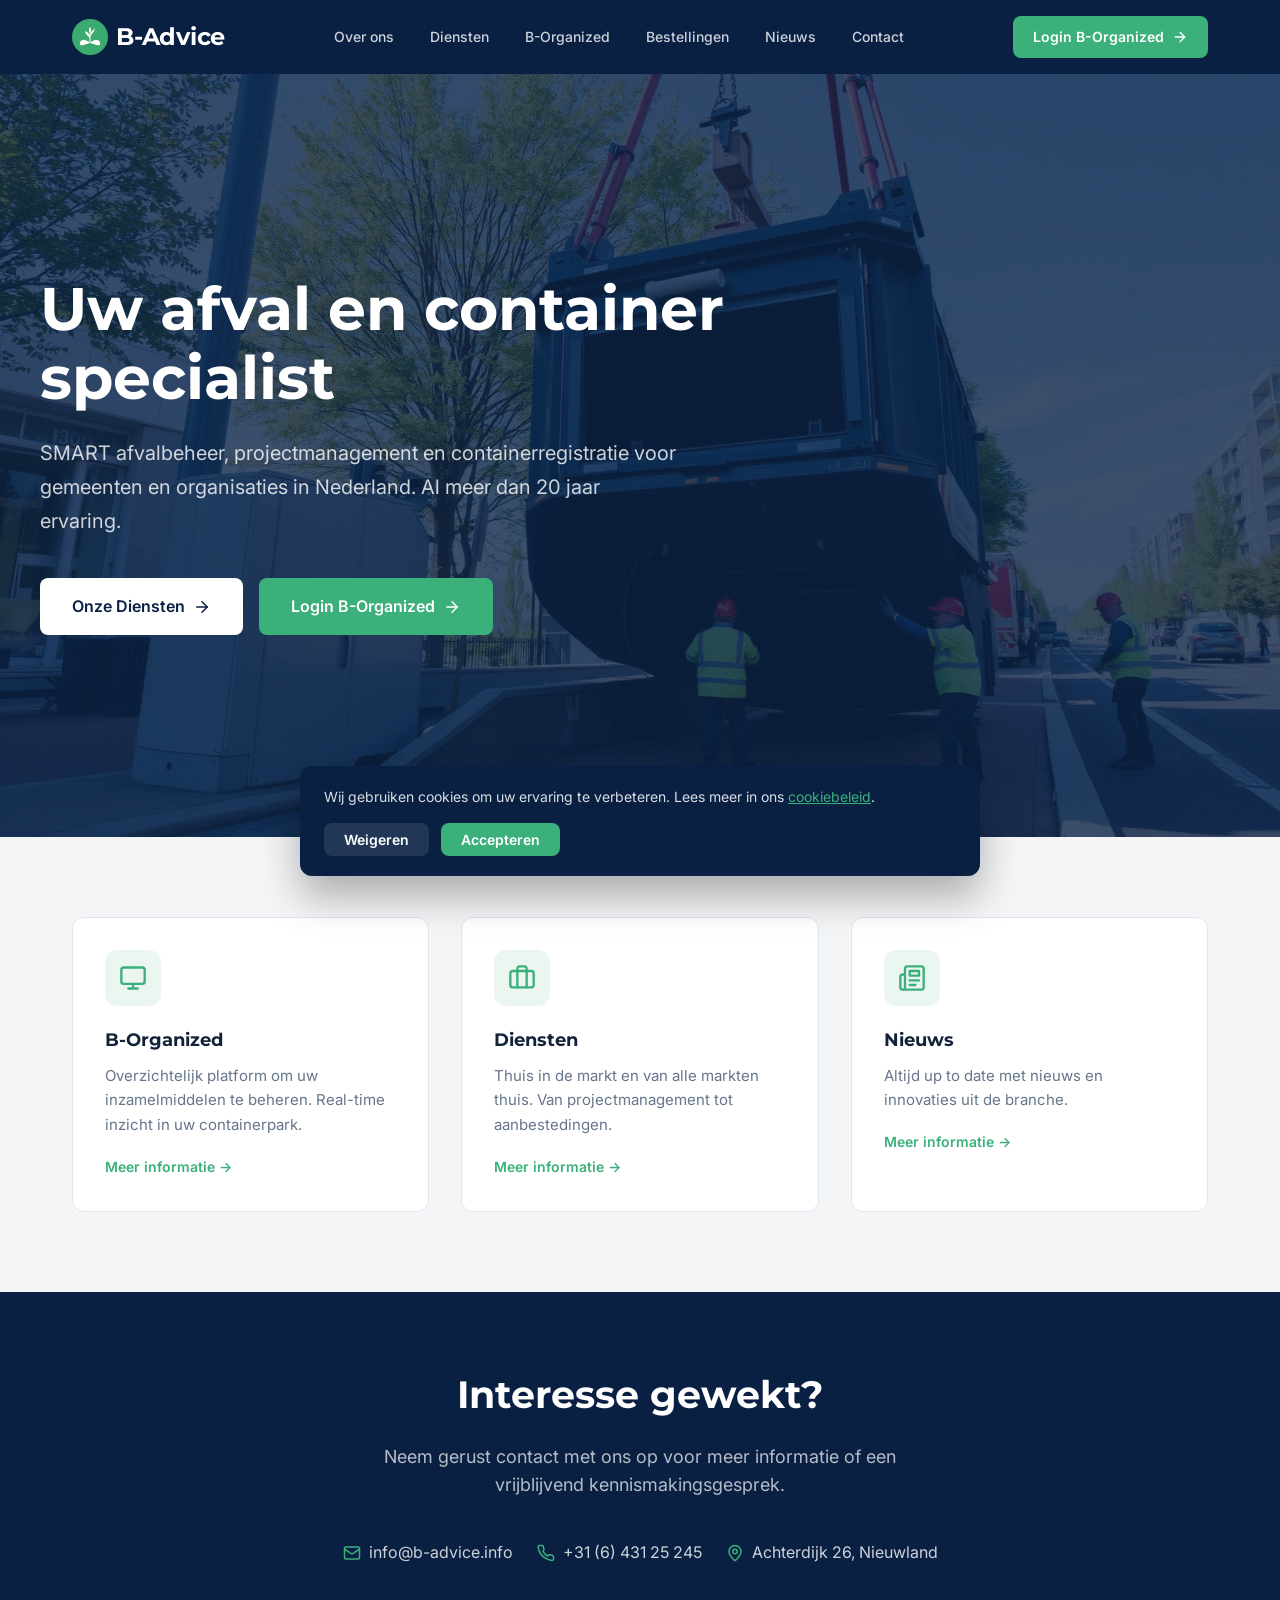
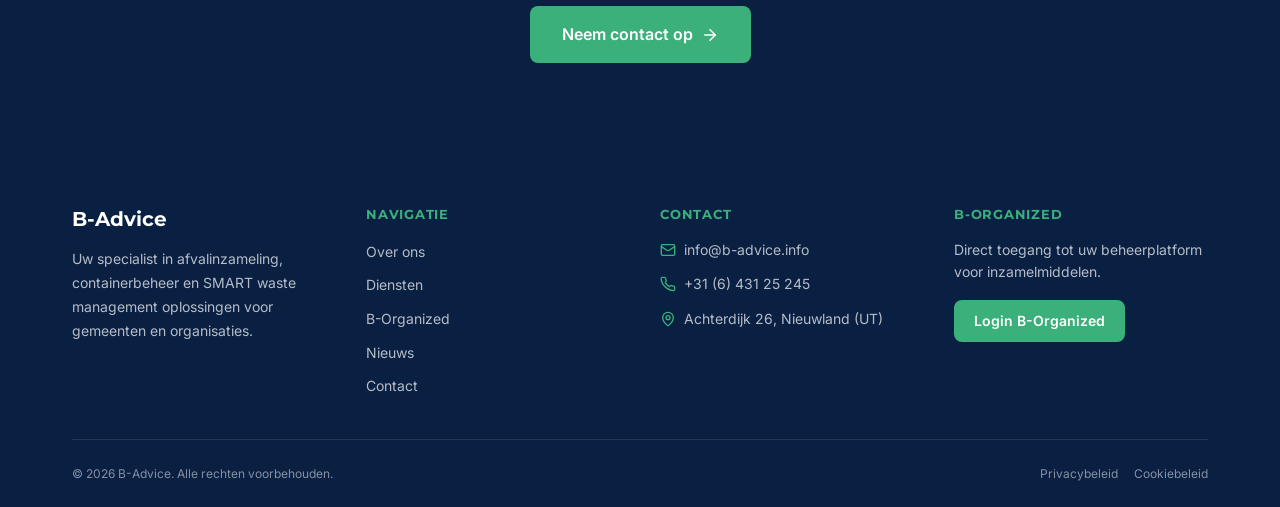
==== docs/index.html @ 15e2a527 "Add static HTML preview for GitHub Pages https://claude.ai/code/session_01JN33LDq5Xiz8ewN5ufsrsx" ====
<!DOCTYPE html>
<html lang="nl">
<head>
  <meta charset="UTF-8">
  <meta name="viewport" content="width=device-width, initial-scale=1">
  <title>B-Advice – Uw afval en container specialist</title>
  <meta name="description" content="SMART afvalbeheer, projectmanagement en containerregistratie voor gemeenten en organisaties in Nederland. Al meer dan 20 jaar ervaring.">
  <link rel="stylesheet" href="style.css">
</head>
<body class="ba-site-wrapper">

<!-- NAVBAR -->
<header class="ba-navbar" id="ba-navbar">
  <div class="ba-container">
    <div class="ba-navbar-inner">
      <a href="index.html" class="ba-logo">
        <img src="images/logo.svg" alt="B-Advice logo" width="36" height="36">
        <span class="ba-logo-text">B-Advice</span>
      </a>
      <nav class="ba-nav-desktop" aria-label="Primaire navigatie">
        <ul>
          <li><a href="over-ons.html">Over ons</a></li>
          <li><a href="diensten.html">Diensten</a></li>
          <li><a href="b-organized.html">B-Organized</a></li>
          <li><a href="bestellingen.html">Bestellingen</a></li>
          <li><a href="nieuws.html">Nieuws</a></li>
          <li><a href="contact.html">Contact</a></li>
        </ul>
      </nav>
      <div class="ba-nav-login">
        <a href="https://b-organized.info/login" target="_blank" rel="noopener noreferrer" class="ba-btn-login">
          Login B-Organized
          <svg xmlns="http://www.w3.org/2000/svg" width="16" height="16" viewBox="0 0 24 24" fill="none" stroke="currentColor" stroke-width="2" stroke-linecap="round" stroke-linejoin="round"><path d="M5 12h14"/><path d="m12 5 7 7-7 7"/></svg>
        </a>
      </div>
      <button class="ba-nav-toggle" id="ba-nav-toggle" aria-label="Menu openen" aria-expanded="false">
        <span></span>
      </button>
    </div>
  </div>
  <div class="ba-nav-mobile" id="ba-nav-mobile">
    <div class="ba-container">
      <nav>
        <ul>
          <li><a href="over-ons.html">Over ons</a></li>
          <li><a href="diensten.html">Diensten</a></li>
          <li><a href="b-organized.html">B-Organized</a></li>
          <li><a href="bestellingen.html">Bestellingen</a></li>
          <li><a href="nieuws.html">Nieuws</a></li>
          <li><a href="contact.html">Contact</a></li>
        </ul>
        <div style="padding:0 1rem 1rem">
          <a href="https://b-organized.info/login" target="_blank" rel="noopener noreferrer" class="ba-btn-login" style="display:flex;justify-content:center;margin-top:0.5rem">Login B-Organized</a>
        </div>
      </nav>
    </div>
  </div>
</header>

<main class="ba-main">

  <!-- HERO -->
  <section class="ba-hero-home">
    <div class="ba-hero-home-bg">
      <img src="images/hero-waste.jpg" alt="Ondergrondse container installatie" width="1920" height="1080">
      <div class="ba-hero-overlay"></div>
    </div>
    <div class="ba-container ba-hero-home-content">
      <h1>Uw afval en container specialist</h1>
      <p>SMART afvalbeheer, projectmanagement en containerregistratie voor gemeenten en organisaties in Nederland. Al meer dan 20 jaar ervaring.</p>
      <div class="ba-hero-btns">
        <a href="diensten.html" class="ba-btn ba-btn-primary">
          Onze Diensten
          <svg xmlns="http://www.w3.org/2000/svg" width="18" height="18" viewBox="0 0 24 24" fill="none" stroke="currentColor" stroke-width="2" stroke-linecap="round" stroke-linejoin="round"><path d="M5 12h14"/><path d="m12 5 7 7-7 7"/></svg>
        </a>
        <a href="https://b-organized.info/login" target="_blank" rel="noopener noreferrer" class="ba-btn ba-btn-green">
          Login B-Organized
          <svg xmlns="http://www.w3.org/2000/svg" width="18" height="18" viewBox="0 0 24 24" fill="none" stroke="currentColor" stroke-width="2" stroke-linecap="round" stroke-linejoin="round"><path d="M5 12h14"/><path d="m12 5 7 7-7 7"/></svg>
        </a>
      </div>
    </div>
  </section>

  <!-- FEATURE CARDS -->
  <section class="ba-section ba-bg-secondary">
    <div class="ba-container">
      <div class="ba-grid-3 ba-stagger">

        <a href="b-organized.html" class="ba-card ba-animate" style="text-decoration:none">
          <div class="ba-card-icon">
            <svg xmlns="http://www.w3.org/2000/svg" width="28" height="28" viewBox="0 0 24 24" fill="none" stroke="currentColor" stroke-width="2" stroke-linecap="round" stroke-linejoin="round"><rect width="20" height="14" x="2" y="3" rx="2"/><path d="M8 21h8m-4-4v4"/></svg>
          </div>
          <h3>B-Organized</h3>
          <p>Overzichtelijk platform om uw inzamelmiddelen te beheren. Real-time inzicht in uw containerpark.</p>
          <span class="ba-card-link">Meer informatie →</span>
        </a>

        <a href="diensten.html" class="ba-card ba-animate" style="text-decoration:none">
          <div class="ba-card-icon">
            <svg xmlns="http://www.w3.org/2000/svg" width="28" height="28" viewBox="0 0 24 24" fill="none" stroke="currentColor" stroke-width="2" stroke-linecap="round" stroke-linejoin="round"><path d="M16 20V4a2 2 0 0 0-2-2h-4a2 2 0 0 0-2 2v16"/><rect width="20" height="14" x="2" y="6" rx="2"/></svg>
          </div>
          <h3>Diensten</h3>
          <p>Thuis in de markt en van alle markten thuis. Van projectmanagement tot aanbestedingen.</p>
          <span class="ba-card-link">Meer informatie →</span>
        </a>

        <a href="nieuws.html" class="ba-card ba-animate" style="text-decoration:none">
          <div class="ba-card-icon">
            <svg xmlns="http://www.w3.org/2000/svg" width="28" height="28" viewBox="0 0 24 24" fill="none" stroke="currentColor" stroke-width="2" stroke-linecap="round" stroke-linejoin="round"><path d="M4 22h16a2 2 0 0 0 2-2V4a2 2 0 0 0-2-2H8a2 2 0 0 0-2 2v16a2 2 0 0 1-2 2Zm0 0a2 2 0 0 1-2-2v-9c0-1.1.9-2 2-2h2"/><path d="M18 14h-8"/><path d="M15 18h-5"/><path d="M10 6h8v4h-8V6Z"/></svg>
          </div>
          <h3>Nieuws</h3>
          <p>Altijd up to date met nieuws en innovaties uit de branche.</p>
          <span class="ba-card-link">Meer informatie →</span>
        </a>

      </div>
    </div>
  </section>

  <!-- CTA SECTION -->
  <section class="ba-section ba-bg-navy">
    <div class="ba-container">
      <div class="ba-cta ba-animate">
        <h2>Interesse gewekt?</h2>
        <p>Neem gerust contact met ons op voor meer informatie of een vrijblijvend kennismakingsgesprek.</p>
        <div class="ba-cta-contacts">
          <a href="mailto:info@b-advice.info">
            <span class="ba-icon-accent">
              <svg xmlns="http://www.w3.org/2000/svg" width="18" height="18" viewBox="0 0 24 24" fill="none" stroke="currentColor" stroke-width="2" stroke-linecap="round" stroke-linejoin="round"><rect width="20" height="16" x="2" y="4" rx="2"/><path d="m22 7-8.97 5.7a1.94 1.94 0 0 1-2.06 0L2 7"/></svg>
            </span>
            info@b-advice.info
          </a>
          <a href="tel:+31643125245">
            <span class="ba-icon-accent">
              <svg xmlns="http://www.w3.org/2000/svg" width="18" height="18" viewBox="0 0 24 24" fill="none" stroke="currentColor" stroke-width="2" stroke-linecap="round" stroke-linejoin="round"><path d="M22 16.92v3a2 2 0 0 1-2.18 2 19.79 19.79 0 0 1-8.63-3.07A19.5 19.5 0 0 1 4.69 13a19.79 19.79 0 0 1-3.07-8.67A2 2 0 0 1 3.54 2h3a2 2 0 0 1 2 1.72c.127.96.361 1.903.7 2.81a2 2 0 0 1-.45 2.11L7.91 9.91a16 16 0 0 0 6.18 6.18l1.27-1.27a2 2 0 0 1 2.11-.45c.907.339 1.85.573 2.81.7A2 2 0 0 1 22 16.92z"/></svg>
            </span>
            +31 (6) 431 25 245
          </a>
          <span>
            <span class="ba-icon-accent">
              <svg xmlns="http://www.w3.org/2000/svg" width="18" height="18" viewBox="0 0 24 24" fill="none" stroke="currentColor" stroke-width="2" stroke-linecap="round" stroke-linejoin="round"><path d="M20 10c0 4.993-5.539 10.193-7.399 11.799a1 1 0 0 1-1.202 0C9.539 20.193 4 14.993 4 10a8 8 0 0 1 16 0"/><circle cx="12" cy="10" r="3"/></svg>
            </span>
            Achterdijk 26, Nieuwland
          </span>
        </div>
        <a href="contact.html" class="ba-btn ba-btn-green">
          Neem contact op
          <svg xmlns="http://www.w3.org/2000/svg" width="18" height="18" viewBox="0 0 24 24" fill="none" stroke="currentColor" stroke-width="2" stroke-linecap="round" stroke-linejoin="round"><path d="M5 12h14"/><path d="m12 5 7 7-7 7"/></svg>
        </a>
      </div>
    </div>
  </section>

</main>

<!-- FOOTER -->
<footer class="ba-footer">
  <div class="ba-container">
    <div class="ba-footer-inner">
      <div class="ba-footer-brand">
        <h3>B-Advice</h3>
        <p>Uw specialist in afvalinzameling, containerbeheer en SMART waste management oplossingen voor gemeenten en organisaties.</p>
      </div>
      <div class="ba-footer-section">
        <h4>Navigatie</h4>
        <ul>
          <li><a href="over-ons.html">Over ons</a></li>
          <li><a href="diensten.html">Diensten</a></li>
          <li><a href="b-organized.html">B-Organized</a></li>
          <li><a href="nieuws.html">Nieuws</a></li>
          <li><a href="contact.html">Contact</a></li>
        </ul>
      </div>
      <div class="ba-footer-section">
        <h4>Contact</h4>
        <div class="ba-footer-contact-item">
          <svg xmlns="http://www.w3.org/2000/svg" width="16" height="16" viewBox="0 0 24 24" fill="none" stroke="currentColor" stroke-width="2" stroke-linecap="round" stroke-linejoin="round"><rect width="20" height="16" x="2" y="4" rx="2"/><path d="m22 7-8.97 5.7a1.94 1.94 0 0 1-2.06 0L2 7"/></svg>
          <a href="mailto:info@b-advice.info">info@b-advice.info</a>
        </div>
        <div class="ba-footer-contact-item">
          <svg xmlns="http://www.w3.org/2000/svg" width="16" height="16" viewBox="0 0 24 24" fill="none" stroke="currentColor" stroke-width="2" stroke-linecap="round" stroke-linejoin="round"><path d="M22 16.92v3a2 2 0 0 1-2.18 2 19.79 19.79 0 0 1-8.63-3.07A19.5 19.5 0 0 1 4.69 13a19.79 19.79 0 0 1-3.07-8.67A2 2 0 0 1 3.54 2h3a2 2 0 0 1 2 1.72c.127.96.361 1.903.7 2.81a2 2 0 0 1-.45 2.11L7.91 9.91a16 16 0 0 0 6.18 6.18l1.27-1.27a2 2 0 0 1 2.11-.45c.907.339 1.85.573 2.81.7A2 2 0 0 1 22 16.92z"/></svg>
          <a href="tel:+31643125245">+31 (6) 431 25 245</a>
        </div>
        <div class="ba-footer-contact-item">
          <svg xmlns="http://www.w3.org/2000/svg" width="16" height="16" viewBox="0 0 24 24" fill="none" stroke="currentColor" stroke-width="2" stroke-linecap="round" stroke-linejoin="round"><path d="M20 10c0 4.993-5.539 10.193-7.399 11.799a1 1 0 0 1-1.202 0C9.539 20.193 4 14.993 4 10a8 8 0 0 1 16 0"/><circle cx="12" cy="10" r="3"/></svg>
          <span>Achterdijk 26, Nieuwland (UT)</span>
        </div>
      </div>
      <div class="ba-footer-section ba-footer-borganized">
        <h4>B-Organized</h4>
        <p>Direct toegang tot uw beheerplatform voor inzamelmiddelen.</p>
        <a href="https://b-organized.info/login" target="_blank" rel="noopener noreferrer" class="ba-btn ba-btn-green ba-btn-sm">
          Login B-Organized
        </a>
      </div>
    </div>
    <div class="ba-footer-bottom">
      <p>&copy; 2026 B-Advice. Alle rechten voorbehouden.</p>
      <div class="ba-footer-bottom-links">
        <a href="privacybeleid.html">Privacybeleid</a>
        <a href="cookiebeleid.html">Cookiebeleid</a>
      </div>
    </div>
  </div>
</footer>

<!-- COOKIE CONSENT -->
<div class="ba-cookie" id="ba-cookie">
  <p>Wij gebruiken cookies om uw ervaring te verbeteren. Lees meer in ons <a href="cookiebeleid.html">cookiebeleid</a>.</p>
  <div class="ba-cookie-btns">
    <button class="ba-cookie-decline" id="ba-cookie-decline">Weigeren</button>
    <button class="ba-cookie-accept" id="ba-cookie-accept">Accepteren</button>
  </div>
</div>

<script>
(function () {
  var toggle = document.getElementById('ba-nav-toggle');
  var mobileNav = document.getElementById('ba-nav-mobile');
  if (toggle && mobileNav) {
    toggle.addEventListener('click', function () {
      var open = mobileNav.classList.toggle('open');
      toggle.classList.toggle('open', open);
      toggle.setAttribute('aria-expanded', open ? 'true' : 'false');
    });
  }
  var navbar = document.getElementById('ba-navbar');
  if (navbar) {
    window.addEventListener('scroll', function () {
      navbar.classList.toggle('scrolled', window.scrollY > 20);
    }, { passive: true });
  }
  var cookieBar = document.getElementById('ba-cookie');
  if (cookieBar) {
    if (localStorage.getItem('ba_cookie_consent')) cookieBar.classList.add('hidden');
    document.getElementById('ba-cookie-accept').addEventListener('click', function () {
      localStorage.setItem('ba_cookie_consent', 'accepted');
      cookieBar.classList.add('hidden');
    });
    document.getElementById('ba-cookie-decline').addEventListener('click', function () {
      localStorage.setItem('ba_cookie_consent', 'declined');
      cookieBar.classList.add('hidden');
    });
  }
  var animEls = document.querySelectorAll('.ba-animate');
  if ('IntersectionObserver' in window) {
    var obs = new IntersectionObserver(function (entries) {
      entries.forEach(function (e) {
        if (e.isIntersecting) { e.target.classList.add('visible'); obs.unobserve(e.target); }
      });
    }, { threshold: 0.1 });
    animEls.forEach(function (el) { obs.observe(el); });
  } else {
    animEls.forEach(function (el) { el.classList.add('visible'); });
  }
})();
</script>
</body>
</html>
---- docs/style.css ----
/*
Theme Name: B-Advice
Theme URI: https://b-advice.info
Description: Officieel thema voor B-Advice - specialist in afvalinzameling, containerbeheer en SMART waste management voor gemeenten en organisaties in Nederland.
Version: 1.0.0
Author: B-Advice
Author URI: https://b-advice.info
Text Domain: b-advice
License: Proprietary
*/

@import url('https://fonts.googleapis.com/css2?family=Inter:wght@300;400;500;600;700;800;900&family=Montserrat:wght@600;700;800;900&display=swap');

/* =====================
   CSS VARIABLES
   ===================== */
:root {
  --navy:        hsl(216, 76%, 15%);
  --navy-light:  hsl(216, 50%, 25%);
  --green:       hsl(153, 50%, 46%);
  --green-dark:  hsl(153, 55%, 38%);
  --green-light: hsl(153, 45%, 55%);
  --white:       #ffffff;
  --foreground:  hsl(216, 50%, 15%);
  --muted:       hsl(215, 16%, 47%);
  --secondary:   hsl(210, 20%, 96%);
  --border:      hsl(214, 32%, 91%);
  --card:        #ffffff;
  --radius:      0.75rem;
}

/* =====================
   RESET & BASE
   ===================== */
*, *::before, *::after { box-sizing: border-box; margin: 0; padding: 0; }

html { scroll-behavior: smooth; }

body {
  font-family: 'Inter', sans-serif;
  font-size: 1rem;
  line-height: 1.6;
  color: var(--foreground);
  background: var(--white);
  -webkit-font-smoothing: antialiased;
}

h1, h2, h3, h4, h5, h6 {
  font-family: 'Montserrat', sans-serif;
  line-height: 1.2;
  color: var(--foreground);
}

a { color: inherit; text-decoration: none; }
a:hover { text-decoration: none; }
img { max-width: 100%; height: auto; display: block; }
ul { list-style: none; }
button { cursor: pointer; border: none; background: none; font-family: inherit; }
input, textarea, select { font-family: inherit; }

/* =====================
   LAYOUT
   ===================== */
.ba-container {
  width: 100%;
  max-width: 1200px;
  margin: 0 auto;
  padding: 0 1rem;
}

@media (min-width: 640px)  { .ba-container { padding: 0 1.5rem; } }
@media (min-width: 1024px) { .ba-container { padding: 0 2rem; } }

.ba-site-wrapper {
  display: flex;
  flex-direction: column;
  min-height: 100vh;
}

.ba-main { flex: 1; padding-top: 72px; }

/* =====================
   NAVBAR
   ===================== */
.ba-navbar {
  position: fixed;
  top: 0; left: 0; right: 0;
  z-index: 100;
  background: var(--navy);
  transition: padding 0.3s, box-shadow 0.3s;
  padding: 1rem 0;
}
.ba-navbar.scrolled {
  padding: 0.5rem 0;
  box-shadow: 0 4px 24px rgba(0,0,0,0.18);
}

.ba-navbar-inner {
  display: flex;
  align-items: center;
  justify-content: space-between;
  gap: 1rem;
}

.ba-logo {
  display: flex;
  align-items: center;
  gap: 0.5rem;
  text-decoration: none;
}
.ba-logo img {
  width: 2.25rem;
  height: 2.25rem;
}
.ba-logo-text {
  font-family: 'Montserrat', sans-serif;
  font-size: 1.5rem;
  font-weight: 700;
  color: var(--white);
  letter-spacing: -0.01em;
}

/* Desktop nav */
.ba-nav-desktop {
  display: none;
  align-items: center;
  gap: 0.25rem;
}
@media (min-width: 1024px) {
  .ba-nav-desktop { display: flex; }
}

.ba-nav-desktop a,
.ba-nav-desktop .current-menu-item > a,
.ba-nav-desktop .current_page_item > a {
  display: inline-block;
  padding: 0.5rem 1rem;
  font-size: 0.875rem;
  font-weight: 500;
  color: rgba(255,255,255,0.8);
  border-radius: 0.375rem;
  transition: color 0.2s;
}
.ba-nav-desktop a:hover,
.ba-nav-desktop .current-menu-item > a,
.ba-nav-desktop .current_page_item > a { color: var(--white); }

/* WordPress nav menu reset */
.ba-nav-desktop ul { display: flex; align-items: center; gap: 0.25rem; }
.ba-nav-desktop ul li { position: relative; }
.ba-nav-desktop ul ul { display: none; } /* hide sub-menus */

.ba-nav-login {
  display: none;
}
@media (min-width: 1024px) {
  .ba-nav-login { display: block; }
}

.ba-btn-login {
  display: inline-flex;
  align-items: center;
  gap: 0.5rem;
  background: var(--green);
  color: var(--white);
  padding: 0.625rem 1.25rem;
  border-radius: 0.5rem;
  font-size: 0.875rem;
  font-weight: 600;
  transition: background 0.2s;
}
.ba-btn-login:hover { background: var(--green-dark); color: var(--white); }

/* Mobile toggle */
.ba-nav-toggle {
  display: flex;
  align-items: center;
  justify-content: center;
  width: 2.5rem;
  height: 2.5rem;
  color: var(--white);
  padding: 0.5rem;
}
@media (min-width: 1024px) { .ba-nav-toggle { display: none; } }

.ba-nav-toggle span,
.ba-nav-toggle span::before,
.ba-nav-toggle span::after {
  display: block;
  width: 22px;
  height: 2px;
  background: var(--white);
  transition: all 0.3s;
  position: relative;
}
.ba-nav-toggle span::before,
.ba-nav-toggle span::after {
  content: '';
  position: absolute;
  left: 0;
}
.ba-nav-toggle span::before { top: -7px; }
.ba-nav-toggle span::after  { top: 7px; }

/* Mobile nav open state */
.ba-nav-toggle.open span  { background: transparent; }
.ba-nav-toggle.open span::before { transform: rotate(45deg); top: 0; }
.ba-nav-toggle.open span::after  { transform: rotate(-45deg); top: 0; }

/* Mobile menu */
.ba-nav-mobile {
  display: none;
  background: var(--navy);
  border-top: 1px solid var(--navy-light);
}
.ba-nav-mobile.open { display: block; }

.ba-nav-mobile nav {
  padding: 1rem 0;
}
.ba-nav-mobile a {
  display: block;
  padding: 0.75rem 1rem;
  font-size: 0.875rem;
  font-weight: 500;
  color: rgba(255,255,255,0.8);
  border-radius: 0.375rem;
  transition: color 0.2s, background 0.2s;
}
.ba-nav-mobile a:hover,
.ba-nav-mobile .current-menu-item > a,
.ba-nav-mobile .current_page_item > a {
  color: var(--white);
  background: var(--navy-light);
}
.ba-nav-mobile ul { padding: 0 1rem; }
.ba-nav-mobile ul ul { display: none; }

.ba-nav-mobile .ba-btn-login {
  display: flex;
  justify-content: center;
  margin: 0.5rem 1rem;
  padding: 0.75rem 1.25rem;
}

/* =====================
   BUTTONS
   ===================== */
.ba-btn {
  display: inline-flex;
  align-items: center;
  gap: 0.5rem;
  padding: 1rem 2rem;
  border-radius: 0.5rem;
  font-size: 1rem;
  font-weight: 600;
  transition: all 0.2s;
  cursor: pointer;
  border: none;
}
.ba-btn-primary {
  background: var(--white);
  color: var(--navy);
}
.ba-btn-primary:hover { background: rgba(255,255,255,0.9); color: var(--navy); }

.ba-btn-green {
  background: var(--green);
  color: var(--white);
}
.ba-btn-green:hover { background: var(--green-dark); color: var(--white); }

.ba-btn-navy {
  background: var(--navy);
  color: var(--white);
}
.ba-btn-navy:hover { background: var(--navy-light); color: var(--white); }

.ba-btn-accent {
  background: var(--green);
  color: var(--white);
}
.ba-btn-accent:hover { background: var(--green-dark); color: var(--white); }

.ba-btn-sm {
  padding: 0.625rem 1.25rem;
  font-size: 0.875rem;
}

/* =====================
   HERO SECTIONS
   ===================== */
.ba-hero-home {
  position: relative;
  min-height: 85vh;
  display: flex;
  align-items: center;
  overflow: hidden;
}
.ba-hero-home-bg {
  position: absolute;
  inset: 0;
}
.ba-hero-home-bg img {
  width: 100%;
  height: 100%;
  object-fit: cover;
}
.ba-hero-overlay {
  position: absolute;
  inset: 0;
  background: rgba(13, 37, 71, 0.80);
}
.ba-hero-home-content {
  position: relative;
  z-index: 1;
  padding: 5rem 0;
}
.ba-hero-home-content h1 {
  font-size: clamp(2rem, 5vw, 3.75rem);
  font-weight: 700;
  color: var(--white);
  margin-bottom: 1.5rem;
  max-width: 48rem;
  line-height: 1.15;
}
.ba-hero-home-content p {
  font-size: clamp(1rem, 2.5vw, 1.25rem);
  color: rgba(255,255,255,0.8);
  margin-bottom: 2.5rem;
  max-width: 40rem;
  line-height: 1.7;
}
.ba-hero-btns {
  display: flex;
  flex-wrap: wrap;
  gap: 1rem;
}

/* Interior page hero */
.ba-page-hero {
  background: var(--navy);
  padding: 6rem 0 4rem;
}
@media (min-width: 1024px) { .ba-page-hero { padding: 8rem 0 5rem; } }
.ba-page-hero h1 {
  font-size: clamp(2rem, 4vw, 3rem);
  font-weight: 700;
  color: var(--white);
  margin-bottom: 1.5rem;
  max-width: 48rem;
}
.ba-page-hero p {
  font-size: 1.125rem;
  color: rgba(255,255,255,0.7);
  max-width: 40rem;
  line-height: 1.7;
}

/* =====================
   SECTIONS
   ===================== */
.ba-section { padding: 5rem 0; }
.ba-section-sm { padding: 3rem 0; }

.ba-bg-white    { background: var(--white); }
.ba-bg-secondary { background: var(--secondary); }
.ba-bg-navy     { background: var(--navy); }
.ba-bg-accent   { background: var(--green); }

.ba-section-title {
  font-size: clamp(1.75rem, 3vw, 2.25rem);
  font-weight: 700;
  margin-bottom: 3rem;
}
.ba-section-title-center {
  text-align: center;
  margin-bottom: 3rem;
}
.ba-section-title-white { color: var(--white); }

/* =====================
   CARDS
   ===================== */
.ba-card {
  background: var(--card);
  border: 1px solid var(--border);
  border-radius: var(--radius);
  padding: 2rem;
  transition: transform 0.3s, box-shadow 0.3s;
}
.ba-card:hover {
  transform: translateY(-4px);
  box-shadow: 0 12px 40px -12px rgba(13,37,71,0.15);
}

.ba-card-icon {
  width: 3.5rem;
  height: 3.5rem;
  border-radius: 0.75rem;
  background: rgba(58,170,110,0.1);
  display: flex;
  align-items: center;
  justify-content: center;
  margin-bottom: 1.5rem;
}
.ba-card-icon svg { color: var(--green); }

.ba-card h3 {
  font-size: 1.125rem;
  font-weight: 700;
  margin-bottom: 0.75rem;
}
.ba-card p {
  color: var(--muted);
  font-size: 0.9375rem;
  line-height: 1.65;
  margin-bottom: 1rem;
}
.ba-card-link {
  display: inline-flex;
  align-items: center;
  gap: 0.25rem;
  color: var(--green);
  font-size: 0.875rem;
  font-weight: 600;
  transition: gap 0.2s;
}
.ba-card:hover .ba-card-link { gap: 0.5rem; }

/* Dark card */
.ba-card-dark {
  background: var(--navy);
  border-color: var(--navy);
  color: var(--white);
}
.ba-card-dark h3 { color: var(--white); }
.ba-card-dark p { color: rgba(255,255,255,0.7); }

/* =====================
   GRIDS
   ===================== */
.ba-grid-3 {
  display: grid;
  grid-template-columns: 1fr;
  gap: 2rem;
}
@media (min-width: 768px)  { .ba-grid-3 { grid-template-columns: repeat(2, 1fr); } }
@media (min-width: 1024px) { .ba-grid-3 { grid-template-columns: repeat(3, 1fr); } }

.ba-grid-4 {
  display: grid;
  grid-template-columns: 1fr;
  gap: 1.5rem;
}
@media (min-width: 768px)  { .ba-grid-4 { grid-template-columns: repeat(2, 1fr); } }
@media (min-width: 1280px) { .ba-grid-4 { grid-template-columns: repeat(4, 1fr); } }

.ba-grid-2 {
  display: grid;
  grid-template-columns: 1fr;
  gap: 4rem;
}
@media (min-width: 1024px) { .ba-grid-2 { grid-template-columns: repeat(2, 1fr); align-items: center; } }

/* =====================
   CTA SECTION
   ===================== */
.ba-cta {
  text-align: center;
}
.ba-cta h2 {
  font-size: clamp(1.75rem, 3vw, 2.5rem);
  font-weight: 700;
  color: var(--white);
  margin-bottom: 1.5rem;
}
.ba-cta p {
  color: rgba(255,255,255,0.7);
  font-size: 1.125rem;
  margin-bottom: 2.5rem;
  max-width: 36rem;
  margin-left: auto;
  margin-right: auto;
}
.ba-cta-contacts {
  display: flex;
  flex-wrap: wrap;
  align-items: center;
  justify-content: center;
  gap: 1.5rem;
  color: rgba(255,255,255,0.8);
  margin-bottom: 2.5rem;
}
.ba-cta-contacts a {
  display: flex;
  align-items: center;
  gap: 0.5rem;
  transition: color 0.2s;
}
.ba-cta-contacts a:hover { color: var(--green-light); }
.ba-cta-contacts span { display: flex; align-items: center; gap: 0.5rem; }
.ba-icon-accent { color: var(--green); flex-shrink: 0; }

/* =====================
   TIMELINE
   ===================== */
.ba-timeline { max-width: 44rem; }
.ba-timeline-item {
  display: flex;
  gap: 1.5rem;
  padding-bottom: 2.5rem;
  position: relative;
}
.ba-timeline-dot-wrap {
  display: flex;
  flex-direction: column;
  align-items: center;
}
.ba-timeline-dot {
  width: 1rem;
  height: 1rem;
  border-radius: 50%;
  background: var(--green);
  flex-shrink: 0;
  margin-top: 0.25rem;
}
.ba-timeline-line {
  width: 2px;
  flex: 1;
  background: var(--border);
  margin-top: 0.5rem;
}
.ba-timeline-year {
  font-size: 0.875rem;
  font-weight: 700;
  color: var(--green);
}
.ba-timeline-text { color: var(--foreground); margin-top: 0.25rem; }

/* =====================
   TEAM CARDS
   ===================== */
.ba-team-card { position: relative; }
.ba-avatar {
  width: 4rem;
  height: 4rem;
  border-radius: 50%;
  background: var(--navy);
  display: flex;
  align-items: center;
  justify-content: center;
  margin-bottom: 1.25rem;
}
.ba-avatar-initials {
  font-family: 'Montserrat', sans-serif;
  font-weight: 700;
  font-size: 1.25rem;
  color: var(--white);
}
.ba-team-role {
  color: var(--green);
  font-size: 0.875rem;
  font-weight: 500;
  margin-bottom: 0.75rem;
}
.ba-linkedin {
  display: inline-flex;
  align-items: center;
  gap: 0.375rem;
  font-size: 0.875rem;
  color: var(--green);
  font-weight: 500;
  transition: color 0.2s;
}
.ba-linkedin:hover { color: var(--green-dark); }

/* =====================
   NEWS / ARTICLES
   ===================== */
.ba-article {
  background: var(--card);
  border: 1px solid var(--border);
  border-radius: var(--radius);
  overflow: hidden;
  transition: transform 0.3s, box-shadow 0.3s;
  cursor: pointer;
}
.ba-article:hover {
  transform: translateY(-4px);
  box-shadow: 0 12px 40px -12px rgba(13,37,71,0.15);
}
.ba-article-accent { height: 0.5rem; background: var(--green); }
.ba-article-body { padding: 1.75rem; }
.ba-article-meta {
  display: flex;
  align-items: center;
  gap: 1rem;
  font-size: 0.75rem;
  color: var(--muted);
  margin-bottom: 1rem;
}
.ba-article-meta span { display: flex; align-items: center; gap: 0.25rem; }
.ba-article h3 {
  font-size: 1.0625rem;
  font-weight: 700;
  margin-bottom: 0.75rem;
  transition: color 0.2s;
}
.ba-article:hover h3 { color: var(--green); }
.ba-article p { font-size: 0.875rem; color: var(--muted); line-height: 1.65; margin-bottom: 1rem; }
.ba-article-more {
  display: inline-flex;
  align-items: center;
  gap: 0.25rem;
  color: var(--green);
  font-size: 0.875rem;
  font-weight: 600;
}

/* Category filter */
.ba-category-filters {
  display: flex;
  flex-wrap: wrap;
  gap: 0.5rem;
  margin-bottom: 3rem;
}
.ba-category-btn {
  padding: 0.5rem 1rem;
  border-radius: 0.5rem;
  font-size: 0.875rem;
  font-weight: 500;
  background: var(--secondary);
  color: var(--muted);
  border: none;
  cursor: pointer;
  transition: background 0.2s, color 0.2s;
}
.ba-category-btn:hover,
.ba-category-btn.active {
  background: var(--green);
  color: var(--white);
}

/* =====================
   CONTACT FORM
   ===================== */
.ba-form { }
.ba-form-group { margin-bottom: 1.25rem; }
.ba-form label {
  display: block;
  font-size: 0.875rem;
  font-weight: 500;
  margin-bottom: 0.375rem;
  color: var(--foreground);
}
.ba-form input,
.ba-form textarea {
  width: 100%;
  padding: 0.75rem 1rem;
  border: 1px solid var(--border);
  border-radius: 0.5rem;
  background: var(--white);
  color: var(--foreground);
  font-size: 1rem;
  transition: border-color 0.2s, box-shadow 0.2s;
  outline: none;
}
.ba-form input:focus,
.ba-form textarea:focus {
  border-color: var(--green);
  box-shadow: 0 0 0 3px rgba(58,170,110,0.15);
}
.ba-form textarea { resize: vertical; }

.ba-alert {
  padding: 1rem 1.25rem;
  border-radius: 0.5rem;
  margin-bottom: 1.5rem;
  font-size: 0.9375rem;
}
.ba-alert-success { background: rgba(58,170,110,0.1); color: var(--green-dark); border: 1px solid rgba(58,170,110,0.3); }
.ba-alert-error   { background: rgba(239,68,68,0.1); color: #b91c1c; border: 1px solid rgba(239,68,68,0.2); }

.ba-contact-info-item {
  display: flex;
  align-items: flex-start;
  gap: 1rem;
  margin-bottom: 1.5rem;
}
.ba-contact-info-icon {
  width: 3rem;
  height: 3rem;
  border-radius: 0.5rem;
  background: rgba(58,170,110,0.1);
  display: flex;
  align-items: center;
  justify-content: center;
  flex-shrink: 0;
}
.ba-contact-info-icon svg { color: var(--green); }
.ba-contact-info-label { font-weight: 600; margin-bottom: 0.25rem; }
.ba-contact-info-value { color: var(--muted); }
.ba-contact-info-value a { color: var(--muted); transition: color 0.2s; }
.ba-contact-info-value a:hover { color: var(--green); }

.ba-map {
  border-radius: var(--radius);
  overflow: hidden;
  border: 1px solid var(--border);
}

/* =====================
   PRODUCT CATEGORIES
   ===================== */
.ba-product-cat {
  display: flex;
  align-items: center;
  gap: 1rem;
  padding: 1.5rem;
  border: 1px solid var(--border);
  border-radius: var(--radius);
  background: var(--card);
  transition: transform 0.3s, box-shadow 0.3s;
}
.ba-product-cat:hover {
  transform: translateY(-4px);
  box-shadow: 0 12px 40px -12px rgba(13,37,71,0.15);
}
.ba-product-cat-icon {
  width: 3rem;
  height: 3rem;
  border-radius: 0.5rem;
  background: rgba(58,170,110,0.1);
  display: flex;
  align-items: center;
  justify-content: center;
  flex-shrink: 0;
}
.ba-product-cat-icon svg { color: var(--green); }
.ba-product-cat h3 {
  font-size: 1rem;
  font-weight: 700;
  margin: 0;
}

/* Offerte box */
.ba-offerte {
  background: var(--secondary);
  border-radius: var(--radius);
  padding: 2.5rem;
  text-align: center;
  margin-top: 4rem;
}
.ba-offerte h3 {
  font-size: 1.5rem;
  font-weight: 700;
  margin-bottom: 1rem;
}
.ba-offerte p { color: var(--muted); margin-bottom: 2rem; max-width: 32rem; margin-left: auto; margin-right: auto; }
.ba-offerte-contacts {
  display: flex;
  flex-wrap: wrap;
  align-items: center;
  justify-content: center;
  gap: 1.5rem;
  margin-bottom: 1.5rem;
}
.ba-offerte-contacts a {
  display: flex;
  align-items: center;
  gap: 0.5rem;
  color: var(--green);
  font-weight: 500;
  transition: color 0.2s;
}
.ba-offerte-contacts a:hover { color: var(--green-dark); }

/* =====================
   B-ORGANIZED PAGE
   ===================== */
.ba-badge {
  display: inline-block;
  background: rgba(58,170,110,0.2);
  color: var(--green);
  font-size: 0.875rem;
  font-weight: 600;
  padding: 0.375rem 1rem;
  border-radius: 9999px;
  margin-bottom: 1.5rem;
}
.ba-borganized-img {
  border-radius: var(--radius);
  box-shadow: 0 25px 60px -15px rgba(13,37,71,0.4);
  border: 1px solid rgba(255,255,255,0.1);
}
.ba-feature-center {
  text-align: center;
  padding: 2rem;
  border: 1px solid var(--border);
  border-radius: var(--radius);
  background: var(--card);
  transition: transform 0.3s, box-shadow 0.3s;
}
.ba-feature-center:hover {
  transform: translateY(-4px);
  box-shadow: 0 12px 40px -12px rgba(13,37,71,0.15);
}
.ba-feature-center .ba-card-icon { margin: 0 auto 1.25rem; }
.ba-feature-center h3 { font-size: 1.0625rem; font-weight: 700; margin-bottom: 0.5rem; }
.ba-feature-center p { font-size: 0.875rem; color: var(--muted); line-height: 1.65; margin: 0; }

/* =====================
   POLICY PAGES
   ===================== */
.ba-policy-content {
  max-width: 48rem;
  margin: 0 auto;
  padding: 5rem 0;
}
.ba-policy-content h1 {
  font-size: 2.25rem;
  font-weight: 700;
  margin-bottom: 2rem;
}
.ba-policy-content h2 {
  font-size: 1.375rem;
  font-weight: 700;
  margin-top: 2.5rem;
  margin-bottom: 0.75rem;
}
.ba-policy-content p {
  color: rgba(13,37,71,0.75);
  margin-bottom: 1rem;
  line-height: 1.75;
}
.ba-policy-content ul {
  list-style: disc;
  padding-left: 1.5rem;
  color: rgba(13,37,71,0.75);
  margin-bottom: 1rem;
}
.ba-policy-content ul li { margin-bottom: 0.5rem; line-height: 1.7; }
.ba-policy-content a { color: var(--green); }
.ba-policy-content a:hover { text-decoration: underline; }
.ba-policy-meta { font-size: 0.875rem; color: var(--muted); margin-bottom: 1.5rem; }

/* =====================
   SINGLE POST
   ===================== */
.ba-single-post {
  max-width: 48rem;
  margin: 0 auto;
  padding: 5rem 0;
}
.ba-single-post h1 { font-size: 2rem; margin-bottom: 1rem; }
.ba-post-meta { font-size: 0.875rem; color: var(--muted); margin-bottom: 2rem; display: flex; gap: 1rem; flex-wrap: wrap; }
.ba-post-meta span { display: flex; align-items: center; gap: 0.375rem; }
.ba-post-content { color: var(--foreground); line-height: 1.8; }
.ba-post-content p { margin-bottom: 1.25rem; }
.ba-post-content h2 { font-size: 1.5rem; margin-top: 2rem; margin-bottom: 0.75rem; }
.ba-post-content h3 { font-size: 1.25rem; margin-top: 1.5rem; margin-bottom: 0.5rem; }
.ba-post-content ul, .ba-post-content ol { padding-left: 1.5rem; margin-bottom: 1.25rem; }
.ba-post-content li { margin-bottom: 0.375rem; }
.ba-post-content a { color: var(--green); text-decoration: underline; }
.ba-back-link {
  display: inline-flex;
  align-items: center;
  gap: 0.375rem;
  color: var(--green);
  font-weight: 500;
  font-size: 0.9375rem;
  margin-bottom: 2rem;
}
.ba-back-link:hover { color: var(--green-dark); }

/* =====================
   FOOTER
   ===================== */
.ba-footer {
  background: var(--navy);
  color: var(--white);
}
.ba-footer-inner {
  display: grid;
  grid-template-columns: 1fr;
  gap: 2.5rem;
  padding: 4rem 0 2rem;
}
@media (min-width: 768px)  { .ba-footer-inner { grid-template-columns: repeat(2, 1fr); } }
@media (min-width: 1024px) { .ba-footer-inner { grid-template-columns: repeat(4, 1fr); } }

.ba-footer-brand h3 {
  font-family: 'Montserrat', sans-serif;
  font-size: 1.25rem;
  font-weight: 700;
  color: var(--white);
  margin-bottom: 1rem;
}
.ba-footer-brand p { font-size: 0.875rem; color: rgba(255,255,255,0.7); line-height: 1.7; }

.ba-footer-section h4 {
  font-family: 'Montserrat', sans-serif;
  font-size: 0.8125rem;
  font-weight: 700;
  text-transform: uppercase;
  letter-spacing: 0.06em;
  color: var(--green);
  margin-bottom: 1rem;
}
.ba-footer-section ul li { margin-bottom: 0.5rem; }
.ba-footer-section ul a {
  font-size: 0.875rem;
  color: rgba(255,255,255,0.7);
  transition: color 0.2s;
}
.ba-footer-section ul a:hover { color: var(--green); }

.ba-footer-contact-item {
  display: flex;
  align-items: center;
  gap: 0.5rem;
  font-size: 0.875rem;
  color: rgba(255,255,255,0.7);
  margin-bottom: 0.75rem;
}
.ba-footer-contact-item a { color: rgba(255,255,255,0.7); transition: color 0.2s; }
.ba-footer-contact-item a:hover { color: var(--green); }
.ba-footer-contact-item svg { color: var(--green); flex-shrink: 0; }

.ba-footer-borganized p { font-size: 0.875rem; color: rgba(255,255,255,0.7); margin-bottom: 1rem; }

.ba-footer-bottom {
  border-top: 1px solid rgba(255,255,255,0.1);
  padding: 1.5rem 0;
  display: flex;
  flex-wrap: wrap;
  align-items: center;
  justify-content: space-between;
  gap: 1rem;
}
.ba-footer-bottom p { font-size: 0.75rem; color: rgba(255,255,255,0.5); }
.ba-footer-bottom-links { display: flex; gap: 1rem; }
.ba-footer-bottom-links a { font-size: 0.75rem; color: rgba(255,255,255,0.5); transition: color 0.2s; }
.ba-footer-bottom-links a:hover { color: var(--green); }

/* =====================
   COOKIE CONSENT
   ===================== */
.ba-cookie {
  position: fixed;
  bottom: 1.5rem;
  left: 1rem;
  right: 1rem;
  z-index: 200;
  background: var(--navy);
  color: var(--white);
  border-radius: var(--radius);
  padding: 1.25rem 1.5rem;
  box-shadow: 0 20px 40px rgba(0,0,0,0.3);
  display: flex;
  flex-wrap: wrap;
  align-items: center;
  justify-content: space-between;
  gap: 1rem;
  max-width: 680px;
  margin: 0 auto;
}
.ba-cookie p { font-size: 0.875rem; color: rgba(255,255,255,0.85); line-height: 1.5; }
.ba-cookie a { color: var(--green); text-decoration: underline; }
.ba-cookie-btns { display: flex; gap: 0.75rem; flex-shrink: 0; }
.ba-cookie-accept, .ba-cookie-decline {
  padding: 0.5rem 1.25rem;
  border-radius: 0.5rem;
  font-size: 0.875rem;
  font-weight: 600;
  cursor: pointer;
  border: none;
  transition: all 0.2s;
}
.ba-cookie-accept { background: var(--green); color: var(--white); }
.ba-cookie-accept:hover { background: var(--green-dark); }
.ba-cookie-decline { background: rgba(255,255,255,0.1); color: var(--white); }
.ba-cookie-decline:hover { background: rgba(255,255,255,0.2); }
.ba-cookie.hidden { display: none; }

/* =====================
   SVG ICONS (inline)
   ===================== */
.ba-icon { display: inline-block; vertical-align: middle; }

/* =====================
   SCROLL ANIMATIONS
   ===================== */
.ba-animate {
  opacity: 0;
  transform: translateY(30px);
  transition: opacity 0.6s ease-out, transform 0.6s ease-out;
}
.ba-animate.visible {
  opacity: 1;
  transform: translateY(0);
}
.ba-stagger > .ba-animate:nth-child(1) { transition-delay: 0ms; }
.ba-stagger > .ba-animate:nth-child(2) { transition-delay: 100ms; }
.ba-stagger > .ba-animate:nth-child(3) { transition-delay: 200ms; }
.ba-stagger > .ba-animate:nth-child(4) { transition-delay: 300ms; }
.ba-stagger > .ba-animate:nth-child(5) { transition-delay: 400ms; }
.ba-stagger > .ba-animate:nth-child(6) { transition-delay: 500ms; }
.ba-stagger > .ba-animate:nth-child(7) { transition-delay: 600ms; }
.ba-stagger > .ba-animate:nth-child(8) { transition-delay: 700ms; }

/* =====================
   404
   ===================== */
.ba-404 {
  min-height: 60vh;
  display: flex;
  align-items: center;
  justify-content: center;
  text-align: center;
  padding: 5rem 0;
}
.ba-404-code {
  font-family: 'Montserrat', sans-serif;
  font-size: 8rem;
  font-weight: 700;
  line-height: 1;
  background: linear-gradient(135deg, var(--navy), var(--green));
  -webkit-background-clip: text;
  -webkit-text-fill-color: transparent;
  background-clip: text;
  margin-bottom: 1.5rem;
}
.ba-404 h2 { font-size: 1.75rem; margin-bottom: 1rem; }
.ba-404 p  { color: var(--muted); margin-bottom: 2rem; }

/* =====================
   UTILITY
   ===================== */
.ba-text-center  { text-align: center; }
.ba-text-muted   { color: var(--muted); }
.ba-text-green   { color: var(--green); }
.ba-text-white   { color: var(--white); }
.ba-mt-2  { margin-top: 0.5rem; }
.ba-mt-4  { margin-top: 1rem; }
.ba-mt-8  { margin-top: 2rem; }
.ba-mt-16 { margin-top: 4rem; }
.ba-mb-2  { margin-bottom: 0.5rem; }
.ba-mb-4  { margin-bottom: 1rem; }
.ba-mb-8  { margin-bottom: 2rem; }
.ba-max-2xl { max-width: 42rem; }

/* WordPress alignment helpers */
.aligncenter { text-align: center; }
.wp-caption { max-width: 100%; }
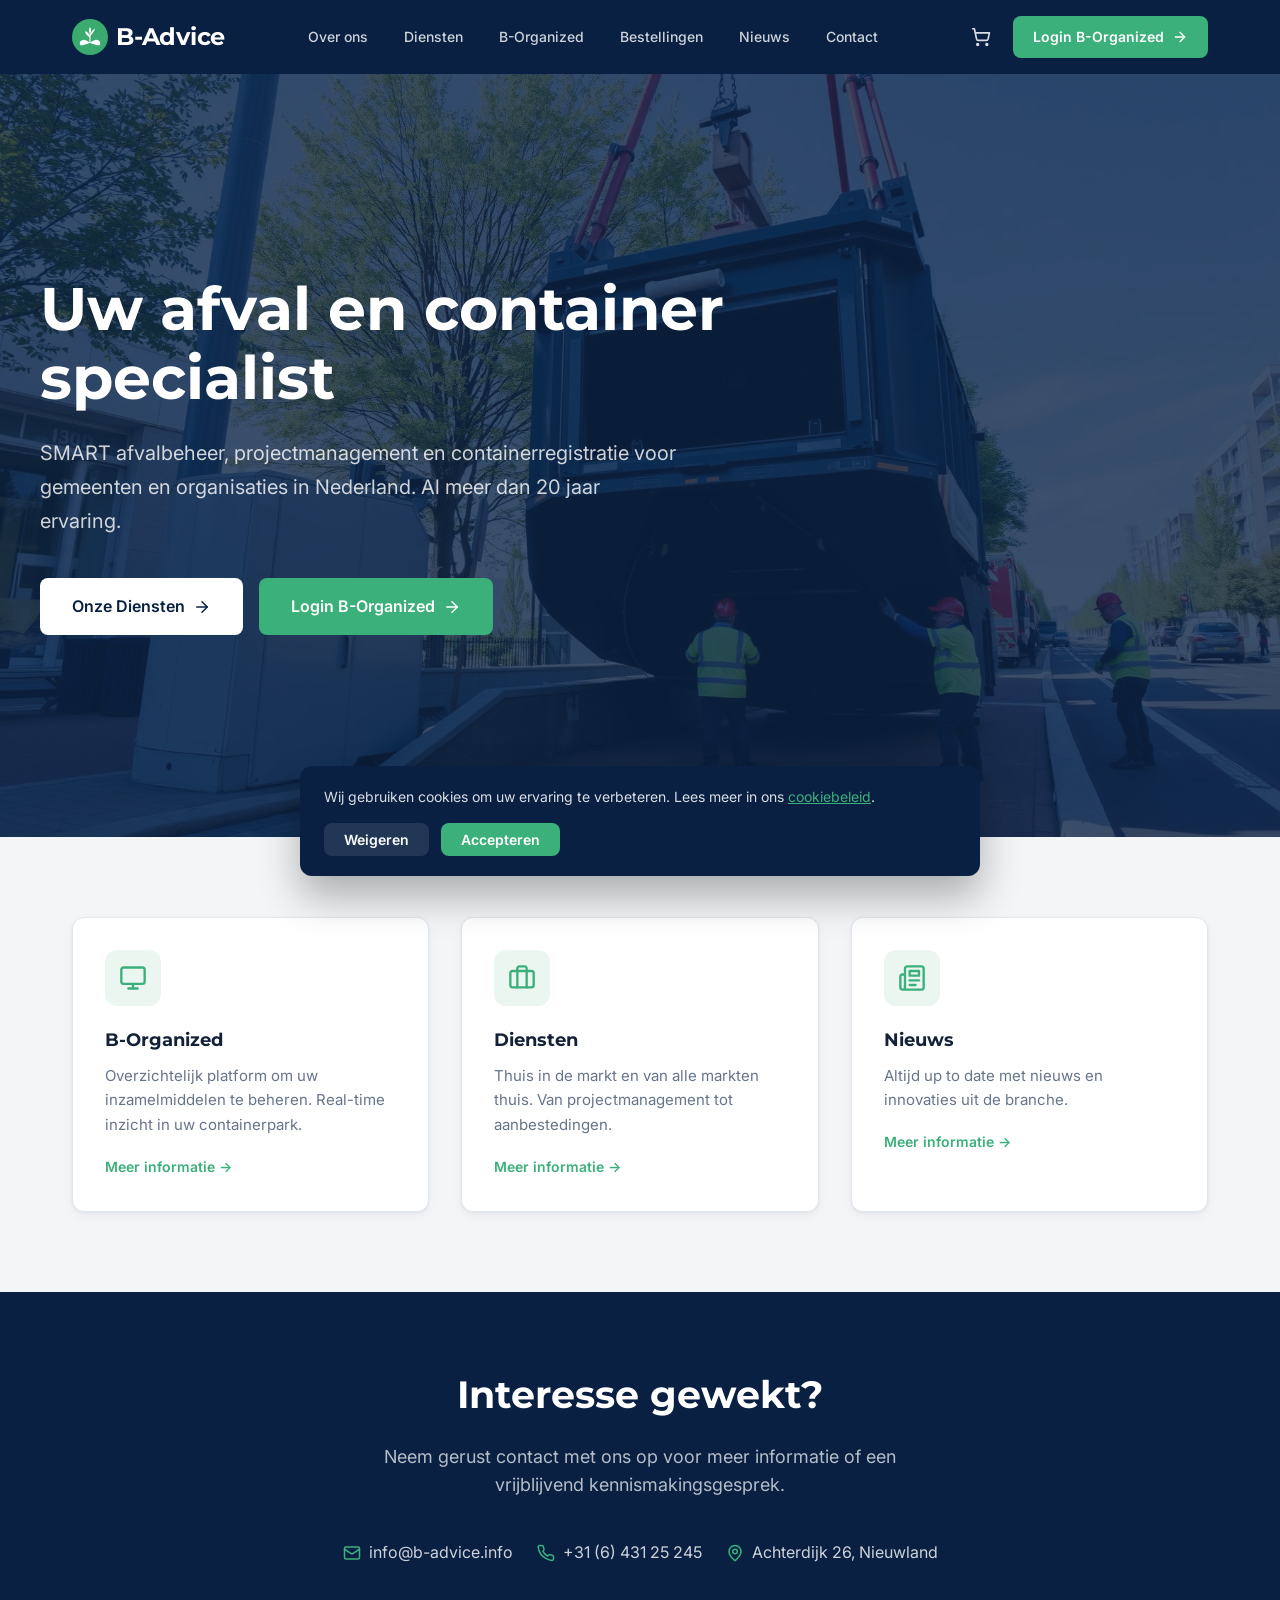
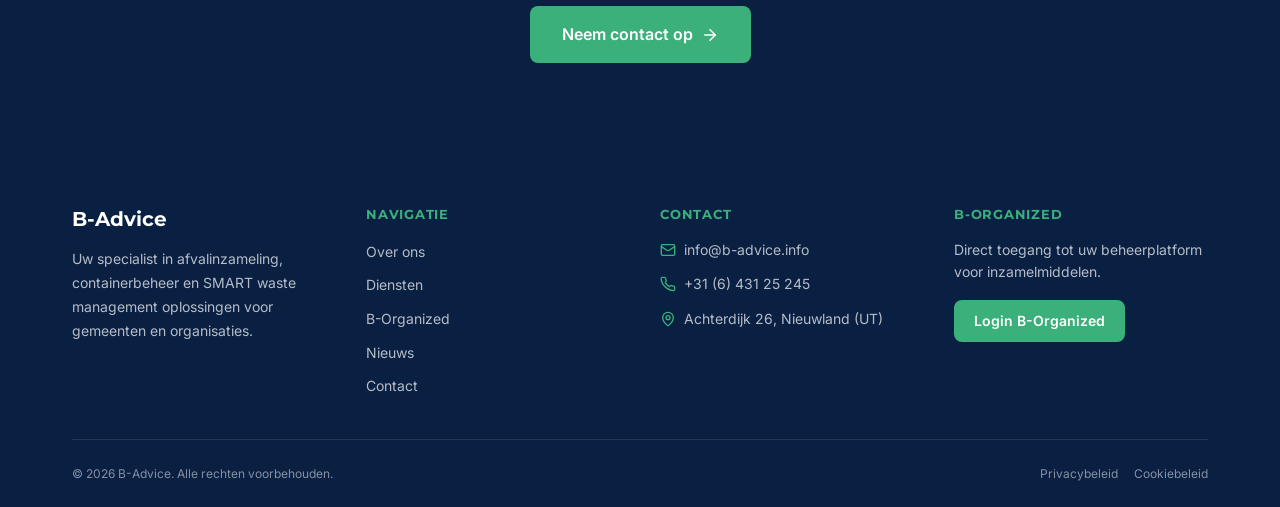
==== commit 9a117c22: "Update docs preview with new navbar and product page" ====
--- a/docs/index.html
+++ b/docs/index.html
@@ -27,7 +27,10 @@
           <li><a href="contact.html">Contact</a></li>
         </ul>
       </nav>
-      <div class="ba-nav-login">
+      <div class="ba-nav-actions">
+        <a href="bestellingen.html" class="ba-cart-link" aria-label="Winkelwagen">
+          <svg xmlns="http://www.w3.org/2000/svg" width="20" height="20" viewBox="0 0 24 24" fill="none" stroke="currentColor" stroke-width="2" stroke-linecap="round" stroke-linejoin="round"><circle cx="8" cy="21" r="1"/><circle cx="19" cy="21" r="1"/><path d="M2.05 2.05h2l2.66 12.42a2 2 0 0 0 2 1.58h9.78a2 2 0 0 0 1.95-1.57l1.65-7.43H5.12"/></svg>
+        </a>
         <a href="https://b-organized.info/login" target="_blank" rel="noopener noreferrer" class="ba-btn-login">
           Login B-Organized
           <svg xmlns="http://www.w3.org/2000/svg" width="16" height="16" viewBox="0 0 24 24" fill="none" stroke="currentColor" stroke-width="2" stroke-linecap="round" stroke-linejoin="round"><path d="M5 12h14"/><path d="m12 5 7 7-7 7"/></svg>
--- a/docs/style.css
+++ b/docs/style.css
@@ -1054,3 +1054,978 @@
 /* WordPress alignment helpers */
 .aligncenter { text-align: center; }
 .wp-caption { max-width: 100%; }
+
+/* =====================
+   DESIGN ENHANCEMENTS
+   ===================== */
+
+/* Refined card depth */
+.ba-card {
+  box-shadow: 0 1px 3px rgba(13,37,71,0.06), 0 4px 12px rgba(13,37,71,0.04);
+}
+.ba-card:hover {
+  box-shadow: 0 8px 30px -8px rgba(13,37,71,0.18), 0 2px 8px rgba(13,37,71,0.08);
+}
+
+/* Section subtitle */
+.ba-section-intro {
+  font-size: 1.0625rem;
+  color: var(--muted);
+  max-width: 42rem;
+  margin-bottom: 3rem;
+  line-height: 1.7;
+}
+
+/* Improved page hero breadcrumb line */
+.ba-page-hero {
+  background: linear-gradient(135deg, var(--navy) 0%, hsl(216, 60%, 22%) 100%);
+  border-bottom: 3px solid var(--green);
+}
+
+/* Outline button */
+.ba-btn-outline {
+  background: transparent;
+  color: var(--navy);
+  border: 2px solid var(--border);
+}
+.ba-btn-outline:hover {
+  border-color: var(--green);
+  color: var(--green);
+}
+.ba-btn-outline-white {
+  background: transparent;
+  color: var(--white);
+  border: 2px solid rgba(255,255,255,0.4);
+}
+.ba-btn-outline-white:hover {
+  border-color: var(--white);
+  background: rgba(255,255,255,0.1);
+  color: var(--white);
+}
+
+/* =====================
+   NAVBAR: CART + ACTIONS
+   ===================== */
+.ba-nav-actions {
+  display: none;
+  align-items: center;
+  gap: 0.75rem;
+}
+@media (min-width: 1024px) {
+  .ba-nav-actions { display: flex; }
+}
+
+.ba-cart-link {
+  position: relative;
+  display: inline-flex;
+  align-items: center;
+  justify-content: center;
+  width: 2.5rem;
+  height: 2.5rem;
+  color: rgba(255,255,255,0.85);
+  border-radius: 0.5rem;
+  transition: color 0.2s, background 0.2s;
+}
+.ba-cart-link:hover {
+  color: var(--white);
+  background: rgba(255,255,255,0.1);
+}
+.ba-cart-count {
+  position: absolute;
+  top: -4px;
+  right: -4px;
+  background: var(--green);
+  color: var(--white);
+  font-size: 0.65rem;
+  font-weight: 700;
+  width: 1.1rem;
+  height: 1.1rem;
+  border-radius: 50%;
+  display: flex;
+  align-items: center;
+  justify-content: center;
+  line-height: 1;
+}
+
+.ba-mobile-bottom-actions {
+  display: flex;
+  align-items: center;
+  gap: 0.75rem;
+  padding: 0.5rem 1rem;
+  margin-top: 0.5rem;
+  border-top: 1px solid rgba(255,255,255,0.08);
+}
+.ba-mobile-bottom-actions .ba-cart-link {
+  width: auto;
+  padding: 0.5rem 0.75rem;
+  font-size: 0.875rem;
+  gap: 0.375rem;
+}
+.ba-mobile-bottom-actions .ba-btn-login {
+  flex: 1;
+}
+
+/* =====================
+   SHOP HERO
+   ===================== */
+.ba-shop-hero {
+  background: linear-gradient(135deg, var(--navy) 0%, hsl(216, 60%, 22%) 100%);
+  padding: 7rem 0 4rem;
+}
+@media (min-width: 1024px) { .ba-shop-hero { padding: 9rem 0 5rem; } }
+
+.ba-shop-hero-inner {
+  display: grid;
+  grid-template-columns: 1fr;
+  gap: 3rem;
+  align-items: center;
+}
+@media (min-width: 1024px) {
+  .ba-shop-hero-inner { grid-template-columns: 1fr auto; gap: 4rem; }
+}
+
+.ba-shop-hero-text .ba-badge {
+  background: rgba(58,170,110,0.2);
+  color: var(--green-light);
+}
+
+.ba-shop-hero-text h1 {
+  font-size: clamp(2rem, 4.5vw, 3rem);
+  font-weight: 700;
+  color: var(--white);
+  margin-bottom: 1.25rem;
+  line-height: 1.1;
+}
+.ba-shop-hero-text p {
+  font-size: 1.125rem;
+  color: rgba(255,255,255,0.75);
+  margin-bottom: 2rem;
+  max-width: 38rem;
+  line-height: 1.7;
+}
+.ba-shop-hero-btns {
+  display: flex;
+  flex-wrap: wrap;
+  gap: 1rem;
+}
+
+.ba-shop-hero-stats {
+  display: flex;
+  gap: 1.5rem;
+}
+@media (min-width: 1024px) {
+  .ba-shop-hero-stats { flex-direction: column; gap: 1rem; }
+}
+.ba-stat-box {
+  background: rgba(255,255,255,0.07);
+  border: 1px solid rgba(255,255,255,0.12);
+  border-radius: var(--radius);
+  padding: 1.25rem 1.75rem;
+  text-align: center;
+  min-width: 7rem;
+}
+.ba-stat-number {
+  display: block;
+  font-family: 'Montserrat', sans-serif;
+  font-size: 1.875rem;
+  font-weight: 700;
+  color: var(--white);
+  line-height: 1;
+  margin-bottom: 0.25rem;
+}
+.ba-stat-label {
+  display: block;
+  font-size: 0.8125rem;
+  color: rgba(255,255,255,0.6);
+}
+
+/* =====================
+   TRUST BAR
+   ===================== */
+.ba-trust-bar {
+  background: var(--white);
+  border-bottom: 1px solid var(--border);
+  padding: 1rem 0;
+}
+.ba-trust-items {
+  display: flex;
+  flex-wrap: wrap;
+  justify-content: center;
+  gap: 1.5rem 3rem;
+}
+.ba-trust-item {
+  display: flex;
+  align-items: center;
+  gap: 0.5rem;
+  font-size: 0.875rem;
+  font-weight: 500;
+  color: var(--foreground);
+}
+.ba-trust-item svg { color: var(--green); flex-shrink: 0; }
+
+/* =====================
+   PRODUCT GRID & CARDS
+   ===================== */
+.ba-product-grid {
+  display: grid;
+  grid-template-columns: 1fr;
+  gap: 2rem;
+  margin-top: 2rem;
+}
+@media (min-width: 640px) {
+  .ba-product-grid { grid-template-columns: repeat(2, 1fr); }
+}
+@media (min-width: 1100px) {
+  .ba-product-grid { grid-template-columns: repeat(3, 1fr); }
+}
+
+.ba-product-card {
+  background: var(--white);
+  border: 1px solid var(--border);
+  border-radius: var(--radius);
+  overflow: hidden;
+  display: flex;
+  flex-direction: column;
+  box-shadow: 0 1px 3px rgba(13,37,71,0.06), 0 4px 12px rgba(13,37,71,0.04);
+  transition: transform 0.3s, box-shadow 0.3s;
+}
+.ba-product-card:hover {
+  transform: translateY(-5px);
+  box-shadow: 0 12px 40px -10px rgba(13,37,71,0.2);
+}
+
+/* Product image / color block */
+.ba-product-img {
+  position: relative;
+  height: 11rem;
+  display: flex;
+  align-items: center;
+  justify-content: center;
+  overflow: hidden;
+}
+.ba-product-img svg { color: rgba(255,255,255,0.55); }
+
+.ba-product-img--1 { background: linear-gradient(135deg, var(--navy) 0%, hsl(216, 60%, 28%) 100%); }
+.ba-product-img--2 { background: linear-gradient(135deg, hsl(153, 55%, 32%) 0%, hsl(153, 50%, 44%) 100%); }
+.ba-product-img--3 { background: linear-gradient(135deg, hsl(25, 80%, 44%) 0%, hsl(35, 90%, 52%) 100%); }
+.ba-product-img--4 { background: linear-gradient(135deg, hsl(270, 50%, 38%) 0%, hsl(280, 55%, 52%) 100%); }
+.ba-product-img--5 { background: linear-gradient(135deg, hsl(196, 65%, 28%) 0%, hsl(196, 60%, 42%) 100%); }
+
+.ba-product-number {
+  position: absolute;
+  top: 0.75rem;
+  left: 0.75rem;
+  background: rgba(255,255,255,0.15);
+  color: rgba(255,255,255,0.9);
+  font-family: 'Montserrat', sans-serif;
+  font-size: 0.75rem;
+  font-weight: 700;
+  padding: 0.25rem 0.625rem;
+  border-radius: 9999px;
+  backdrop-filter: blur(4px);
+}
+
+.ba-product-body {
+  display: flex;
+  flex-direction: column;
+  flex: 1;
+  padding: 1.5rem;
+}
+
+.ba-product-tags {
+  display: flex;
+  gap: 0.5rem;
+  margin-bottom: 0.875rem;
+  flex-wrap: wrap;
+}
+.ba-product-tag {
+  font-size: 0.75rem;
+  font-weight: 600;
+  padding: 0.2rem 0.625rem;
+  border-radius: 9999px;
+  background: var(--secondary);
+  color: var(--muted);
+}
+.ba-product-tag--popular {
+  background: rgba(58,170,110,0.12);
+  color: var(--green-dark);
+}
+.ba-product-tag--new {
+  background: rgba(245,158,11,0.12);
+  color: hsl(35, 90%, 42%);
+}
+
+.ba-product-card h3 {
+  font-size: 1.0625rem;
+  font-weight: 700;
+  margin-bottom: 0.625rem;
+  color: var(--foreground);
+}
+.ba-product-card p {
+  font-size: 0.875rem;
+  color: var(--muted);
+  line-height: 1.65;
+  margin-bottom: 1rem;
+}
+
+.ba-product-specs {
+  list-style: none;
+  padding: 0;
+  margin: 0 0 1.25rem;
+  display: flex;
+  flex-direction: column;
+  gap: 0.375rem;
+}
+.ba-product-specs li {
+  display: flex;
+  align-items: center;
+  gap: 0.4rem;
+  font-size: 0.8125rem;
+  color: var(--foreground);
+}
+.ba-product-specs li svg { color: var(--green); flex-shrink: 0; }
+
+.ba-product-price-row {
+  margin-top: auto;
+  padding-top: 1rem;
+  border-top: 1px solid var(--border);
+  margin-bottom: 1rem;
+}
+.ba-product-price {
+  font-family: 'Montserrat', sans-serif;
+  font-size: 1.125rem;
+  font-weight: 700;
+  color: var(--green-dark);
+}
+
+.ba-product-actions {
+  display: flex;
+  gap: 0.625rem;
+  flex-wrap: wrap;
+}
+.ba-product-actions .ba-btn {
+  flex: 1;
+  min-width: 0;
+  justify-content: center;
+  font-size: 0.8125rem;
+  padding: 0.6rem 1rem;
+}
+
+/* WooCommerce notice */
+.ba-wc-shop-notice {
+  background: linear-gradient(135deg, rgba(58,170,110,0.08) 0%, rgba(58,170,110,0.03) 100%);
+  border: 1px solid rgba(58,170,110,0.25);
+  border-radius: var(--radius);
+  padding: 1.5rem 2rem;
+  display: flex;
+  align-items: center;
+  gap: 1.5rem;
+  margin-bottom: 3rem;
+}
+.ba-wc-shop-notice-icon {
+  width: 3rem;
+  height: 3rem;
+  background: rgba(58,170,110,0.12);
+  border-radius: 0.75rem;
+  display: flex;
+  align-items: center;
+  justify-content: center;
+  flex-shrink: 0;
+  color: var(--green);
+}
+.ba-wc-shop-notice h3 {
+  font-size: 1rem;
+  margin-bottom: 0.25rem;
+}
+.ba-wc-shop-notice p {
+  font-size: 0.875rem;
+  color: var(--muted);
+  margin-bottom: 0.75rem;
+}
+
+/* =====================
+   WOOCOMMERCE STYLES
+   ===================== */
+
+/* Wrap all WooCommerce pages */
+.woocommerce,
+.woocommerce-page {
+  padding-top: 0;
+}
+
+/* Breadcrumb */
+.ba-wc-breadcrumb {
+  background: var(--secondary);
+  border-bottom: 1px solid var(--border);
+  padding: 0.75rem 0;
+}
+.ba-wc-breadcrumb ul {
+  display: flex;
+  flex-wrap: wrap;
+  gap: 0.25rem;
+  align-items: center;
+  max-width: 1200px;
+  margin: 0 auto;
+  padding: 0 2rem;
+  font-size: 0.8125rem;
+  color: var(--muted);
+}
+.ba-wc-breadcrumb li + li::before {
+  content: '/';
+  margin-right: 0.25rem;
+  color: var(--border);
+}
+.ba-wc-breadcrumb a { color: var(--green); transition: color 0.2s; }
+.ba-wc-breadcrumb a:hover { color: var(--green-dark); }
+
+/* WooCommerce page layout wrapper */
+.woocommerce .ba-container,
+.woocommerce-page .ba-container {
+  padding-top: 3rem;
+  padding-bottom: 3rem;
+}
+
+/* ---- Notices ---- */
+.woocommerce-notices-wrapper {
+  max-width: 1200px;
+  margin: 0 auto 1.5rem;
+  padding: 0 2rem;
+}
+.woocommerce-message,
+.woocommerce-info {
+  background: rgba(58,170,110,0.08);
+  border-left: 4px solid var(--green);
+  color: var(--foreground);
+  padding: 1rem 1.25rem;
+  border-radius: 0 var(--radius) var(--radius) 0;
+  font-size: 0.9375rem;
+  margin-bottom: 1rem;
+}
+.woocommerce-error {
+  background: rgba(239,68,68,0.07);
+  border-left: 4px solid #ef4444;
+  color: #b91c1c;
+  padding: 1rem 1.25rem;
+  border-radius: 0 var(--radius) var(--radius) 0;
+  font-size: 0.9375rem;
+  margin-bottom: 1rem;
+  list-style: none;
+}
+
+/* ---- Archive / Shop ---- */
+.woocommerce ul.products {
+  display: grid;
+  grid-template-columns: repeat(auto-fill, minmax(260px, 1fr));
+  gap: 1.75rem;
+  list-style: none;
+  padding: 0;
+  margin: 0;
+}
+.woocommerce ul.products li.product {
+  background: var(--white);
+  border: 1px solid var(--border);
+  border-radius: var(--radius);
+  overflow: hidden;
+  display: flex;
+  flex-direction: column;
+  box-shadow: 0 1px 3px rgba(13,37,71,0.05);
+  transition: transform 0.3s, box-shadow 0.3s;
+}
+.woocommerce ul.products li.product:hover {
+  transform: translateY(-4px);
+  box-shadow: 0 12px 36px -10px rgba(13,37,71,0.18);
+}
+.woocommerce ul.products li.product a img {
+  width: 100%;
+  height: 200px;
+  object-fit: cover;
+  display: block;
+}
+.woocommerce ul.products li.product .woocommerce-loop-product__title {
+  font-family: 'Montserrat', sans-serif;
+  font-size: 1rem;
+  font-weight: 700;
+  padding: 1rem 1.25rem 0.25rem;
+  color: var(--foreground);
+}
+.woocommerce ul.products li.product .price {
+  padding: 0 1.25rem;
+  font-size: 1rem;
+  font-weight: 700;
+  color: var(--green-dark);
+}
+.woocommerce ul.products li.product .button {
+  display: block;
+  margin: 1rem 1.25rem 1.25rem;
+  padding: 0.625rem 1.25rem;
+  background: var(--green);
+  color: var(--white);
+  border-radius: 0.5rem;
+  font-size: 0.875rem;
+  font-weight: 600;
+  text-align: center;
+  transition: background 0.2s;
+  border: none;
+  cursor: pointer;
+}
+.woocommerce ul.products li.product .button:hover {
+  background: var(--green-dark);
+  color: var(--white);
+}
+.woocommerce ul.products li.product .button.added {
+  background: var(--navy);
+}
+
+/* ---- Single Product ---- */
+.woocommerce div.product {
+  display: grid;
+  grid-template-columns: 1fr;
+  gap: 3rem;
+}
+@media (min-width: 768px) {
+  .woocommerce div.product { grid-template-columns: 1fr 1fr; }
+}
+.woocommerce div.product div.images img {
+  border-radius: var(--radius);
+  box-shadow: 0 4px 24px rgba(13,37,71,0.12);
+}
+.woocommerce div.product .product_title {
+  font-family: 'Montserrat', sans-serif;
+  font-size: clamp(1.5rem, 3vw, 2rem);
+  font-weight: 700;
+  margin-bottom: 0.75rem;
+}
+.woocommerce div.product .price {
+  font-size: 1.5rem;
+  font-weight: 700;
+  color: var(--green-dark);
+  margin-bottom: 1.5rem;
+}
+.woocommerce div.product .woocommerce-product-details__short-description {
+  color: var(--muted);
+  line-height: 1.75;
+  margin-bottom: 1.5rem;
+  font-size: 0.9375rem;
+}
+.woocommerce div.product form.cart .qty {
+  width: 4rem;
+  padding: 0.625rem 0.75rem;
+  border: 1px solid var(--border);
+  border-radius: 0.5rem;
+  font-size: 1rem;
+  text-align: center;
+}
+.woocommerce div.product form.cart .single_add_to_cart_button {
+  padding: 0.75rem 2rem;
+  background: var(--green);
+  color: var(--white);
+  border: none;
+  border-radius: 0.5rem;
+  font-size: 1rem;
+  font-weight: 600;
+  cursor: pointer;
+  transition: background 0.2s;
+}
+.woocommerce div.product form.cart .single_add_to_cart_button:hover {
+  background: var(--green-dark);
+}
+.woocommerce div.product form.cart {
+  display: flex;
+  align-items: center;
+  gap: 1rem;
+}
+.woocommerce div.product .woocommerce-tabs {
+  grid-column: 1 / -1;
+}
+.woocommerce div.product .woocommerce-tabs ul.tabs {
+  display: flex;
+  gap: 0;
+  border-bottom: 2px solid var(--border);
+  padding: 0;
+  margin-bottom: 2rem;
+  list-style: none;
+}
+.woocommerce div.product .woocommerce-tabs ul.tabs li {
+  padding: 0.625rem 1.5rem;
+  font-weight: 600;
+  font-size: 0.9375rem;
+  cursor: pointer;
+  color: var(--muted);
+  border-bottom: 2px solid transparent;
+  margin-bottom: -2px;
+  transition: color 0.2s, border-color 0.2s;
+}
+.woocommerce div.product .woocommerce-tabs ul.tabs li.active {
+  color: var(--green);
+  border-bottom-color: var(--green);
+}
+
+/* ---- Cart ---- */
+.woocommerce-cart .woocommerce-cart-form table.cart {
+  width: 100%;
+  border-collapse: collapse;
+  font-size: 0.9375rem;
+}
+.woocommerce-cart .woocommerce-cart-form table.cart th {
+  padding: 0.75rem 1rem;
+  background: var(--secondary);
+  font-weight: 600;
+  font-size: 0.8125rem;
+  text-transform: uppercase;
+  letter-spacing: 0.04em;
+  color: var(--muted);
+  text-align: left;
+  border-bottom: 1px solid var(--border);
+}
+.woocommerce-cart .woocommerce-cart-form table.cart td {
+  padding: 1.25rem 1rem;
+  border-bottom: 1px solid var(--border);
+  vertical-align: middle;
+}
+.woocommerce-cart .woocommerce-cart-form table.cart td.product-thumbnail img {
+  width: 60px;
+  height: 60px;
+  object-fit: cover;
+  border-radius: 0.5rem;
+  border: 1px solid var(--border);
+}
+.woocommerce-cart .woocommerce-cart-form table.cart td.product-name a {
+  font-weight: 600;
+  color: var(--foreground);
+  transition: color 0.2s;
+}
+.woocommerce-cart .woocommerce-cart-form table.cart td.product-name a:hover {
+  color: var(--green);
+}
+.woocommerce-cart .woocommerce-cart-form table.cart .qty {
+  width: 3.5rem;
+  padding: 0.5rem 0.625rem;
+  border: 1px solid var(--border);
+  border-radius: 0.375rem;
+  font-size: 0.9375rem;
+  text-align: center;
+}
+.woocommerce-cart .woocommerce-cart-form .actions {
+  padding-top: 1.25rem;
+  display: flex;
+  gap: 1rem;
+  flex-wrap: wrap;
+  align-items: center;
+}
+.woocommerce-cart .woocommerce-cart-form .actions .coupon input[type="text"] {
+  padding: 0.625rem 1rem;
+  border: 1px solid var(--border);
+  border-radius: 0.5rem;
+  font-size: 0.875rem;
+}
+.woocommerce-cart .woocommerce-cart-form .actions button {
+  padding: 0.625rem 1.25rem;
+  background: var(--secondary);
+  border: 1px solid var(--border);
+  border-radius: 0.5rem;
+  font-size: 0.875rem;
+  font-weight: 600;
+  cursor: pointer;
+  color: var(--foreground);
+  transition: all 0.2s;
+}
+.woocommerce-cart .woocommerce-cart-form .actions button:hover {
+  background: var(--border);
+}
+.woocommerce-cart .cart-collaterals {
+  margin-top: 2rem;
+}
+.woocommerce-cart .cart_totals {
+  background: var(--secondary);
+  border: 1px solid var(--border);
+  border-radius: var(--radius);
+  padding: 2rem;
+  max-width: 24rem;
+  margin-left: auto;
+}
+.woocommerce-cart .cart_totals h2 {
+  font-size: 1.125rem;
+  font-weight: 700;
+  margin-bottom: 1.25rem;
+}
+.woocommerce-cart .cart_totals table {
+  width: 100%;
+  border-collapse: collapse;
+}
+.woocommerce-cart .cart_totals table th,
+.woocommerce-cart .cart_totals table td {
+  padding: 0.75rem 0;
+  border-bottom: 1px solid var(--border);
+  font-size: 0.9375rem;
+}
+.woocommerce-cart .cart_totals table th { font-weight: 600; color: var(--foreground); }
+.woocommerce-cart .cart_totals table td { text-align: right; }
+.woocommerce-cart .cart_totals table .order-total th,
+.woocommerce-cart .cart_totals table .order-total td {
+  font-size: 1.0625rem;
+  font-weight: 700;
+  color: var(--foreground);
+  border-bottom: none;
+  padding-top: 1rem;
+}
+.woocommerce-cart .cart_totals table .order-total td { color: var(--green-dark); }
+.woocommerce-cart .wc-proceed-to-checkout {
+  margin-top: 1.5rem;
+}
+.woocommerce-cart .wc-proceed-to-checkout a.checkout-button {
+  display: block;
+  width: 100%;
+  padding: 1rem;
+  background: var(--green);
+  color: var(--white);
+  border-radius: 0.5rem;
+  font-size: 1rem;
+  font-weight: 700;
+  text-align: center;
+  transition: background 0.2s;
+}
+.woocommerce-cart .wc-proceed-to-checkout a.checkout-button:hover {
+  background: var(--green-dark);
+  color: var(--white);
+}
+
+/* ---- Checkout ---- */
+.woocommerce-checkout .woocommerce {
+  display: grid;
+  grid-template-columns: 1fr;
+  gap: 2rem;
+}
+@media (min-width: 1024px) {
+  .woocommerce-checkout .woocommerce { grid-template-columns: 1fr 400px; align-items: start; }
+}
+.woocommerce-checkout h3 {
+  font-size: 1.0625rem;
+  font-weight: 700;
+  margin-bottom: 1.25rem;
+  padding-bottom: 0.75rem;
+  border-bottom: 1px solid var(--border);
+}
+.woocommerce-checkout .form-row {
+  margin-bottom: 1rem;
+}
+.woocommerce-checkout .form-row label {
+  display: block;
+  font-size: 0.875rem;
+  font-weight: 500;
+  margin-bottom: 0.375rem;
+  color: var(--foreground);
+}
+.woocommerce-checkout .form-row .required { color: var(--green); }
+.woocommerce-checkout .form-row input[type="text"],
+.woocommerce-checkout .form-row input[type="email"],
+.woocommerce-checkout .form-row input[type="tel"],
+.woocommerce-checkout .form-row input[type="password"],
+.woocommerce-checkout .form-row textarea,
+.woocommerce-checkout .form-row select {
+  width: 100%;
+  padding: 0.75rem 1rem;
+  border: 1px solid var(--border);
+  border-radius: 0.5rem;
+  font-size: 1rem;
+  font-family: inherit;
+  background: var(--white);
+  color: var(--foreground);
+  transition: border-color 0.2s, box-shadow 0.2s;
+  outline: none;
+}
+.woocommerce-checkout .form-row input:focus,
+.woocommerce-checkout .form-row textarea:focus,
+.woocommerce-checkout .form-row select:focus {
+  border-color: var(--green);
+  box-shadow: 0 0 0 3px rgba(58,170,110,0.15);
+}
+.woocommerce-checkout #order_review {
+  background: var(--secondary);
+  border: 1px solid var(--border);
+  border-radius: var(--radius);
+  padding: 2rem;
+}
+.woocommerce-checkout table.shop_table {
+  width: 100%;
+  border-collapse: collapse;
+  font-size: 0.9375rem;
+}
+.woocommerce-checkout table.shop_table th,
+.woocommerce-checkout table.shop_table td {
+  padding: 0.75rem 0;
+  border-bottom: 1px solid var(--border);
+}
+.woocommerce-checkout table.shop_table tfoot .order-total th,
+.woocommerce-checkout table.shop_table tfoot .order-total td {
+  font-weight: 700;
+  font-size: 1.0625rem;
+  color: var(--green-dark);
+  border-bottom: none;
+}
+.woocommerce-checkout #payment {
+  margin-top: 1.5rem;
+}
+.woocommerce-checkout #payment .payment_methods {
+  list-style: none;
+  padding: 0;
+  margin-bottom: 1.5rem;
+}
+.woocommerce-checkout #payment .payment_methods li {
+  padding: 0.875rem 1rem;
+  background: var(--white);
+  border: 1px solid var(--border);
+  border-radius: 0.5rem;
+  margin-bottom: 0.5rem;
+  display: flex;
+  align-items: center;
+  gap: 0.75rem;
+  font-size: 0.9375rem;
+  cursor: pointer;
+  transition: border-color 0.2s;
+}
+.woocommerce-checkout #payment .payment_methods li:has(input:checked) {
+  border-color: var(--green);
+  background: rgba(58,170,110,0.04);
+}
+.woocommerce-checkout #place_order {
+  width: 100%;
+  padding: 1.125rem;
+  background: var(--green);
+  color: var(--white);
+  border: none;
+  border-radius: 0.5rem;
+  font-size: 1.0625rem;
+  font-weight: 700;
+  cursor: pointer;
+  transition: background 0.2s;
+  font-family: inherit;
+}
+.woocommerce-checkout #place_order:hover {
+  background: var(--green-dark);
+}
+
+/* ---- My Account ---- */
+.woocommerce-account .woocommerce-MyAccount-navigation {
+  background: var(--secondary);
+  border: 1px solid var(--border);
+  border-radius: var(--radius);
+  padding: 1rem;
+  margin-bottom: 2rem;
+}
+@media (min-width: 768px) {
+  .woocommerce-account .woocommerce {
+    display: grid;
+    grid-template-columns: 220px 1fr;
+    gap: 3rem;
+    align-items: start;
+  }
+}
+.woocommerce-account .woocommerce-MyAccount-navigation ul {
+  list-style: none;
+  padding: 0;
+}
+.woocommerce-account .woocommerce-MyAccount-navigation ul li {
+  margin-bottom: 0.25rem;
+}
+.woocommerce-account .woocommerce-MyAccount-navigation ul li a {
+  display: block;
+  padding: 0.625rem 1rem;
+  border-radius: 0.375rem;
+  font-size: 0.9375rem;
+  color: var(--foreground);
+  font-weight: 500;
+  transition: background 0.2s, color 0.2s;
+}
+.woocommerce-account .woocommerce-MyAccount-navigation ul li a:hover,
+.woocommerce-account .woocommerce-MyAccount-navigation ul li.is-active a {
+  background: var(--green);
+  color: var(--white);
+}
+
+/* WooCommerce sale badge */
+.woocommerce span.onsale {
+  background: var(--green);
+  color: var(--white);
+  font-size: 0.75rem;
+  font-weight: 700;
+  padding: 0.25rem 0.625rem;
+  border-radius: 9999px;
+}
+
+/* WooCommerce rating stars */
+.woocommerce .star-rating span::before {
+  color: hsl(40, 90%, 55%);
+}
+
+/* WooCommerce pagination */
+.woocommerce nav.woocommerce-pagination {
+  margin-top: 3rem;
+  display: flex;
+  justify-content: center;
+}
+.woocommerce nav.woocommerce-pagination ul {
+  display: flex;
+  gap: 0.25rem;
+  list-style: none;
+}
+.woocommerce nav.woocommerce-pagination ul li a,
+.woocommerce nav.woocommerce-pagination ul li span {
+  display: flex;
+  align-items: center;
+  justify-content: center;
+  width: 2.25rem;
+  height: 2.25rem;
+  border-radius: 0.375rem;
+  font-size: 0.875rem;
+  font-weight: 500;
+  transition: all 0.2s;
+}
+.woocommerce nav.woocommerce-pagination ul li a {
+  background: var(--secondary);
+  color: var(--foreground);
+}
+.woocommerce nav.woocommerce-pagination ul li a:hover {
+  background: var(--green);
+  color: var(--white);
+}
+.woocommerce nav.woocommerce-pagination ul li span.current {
+  background: var(--green);
+  color: var(--white);
+}
+
+/* WooCommerce result count */
+.woocommerce-result-count {
+  font-size: 0.875rem;
+  color: var(--muted);
+  margin-bottom: 1.5rem;
+}
+
+/* WooCommerce ordering dropdown */
+.woocommerce-ordering select {
+  padding: 0.5rem 1rem;
+  border: 1px solid var(--border);
+  border-radius: 0.5rem;
+  font-size: 0.875rem;
+  font-family: inherit;
+  color: var(--foreground);
+  background: var(--white);
+  outline: none;
+  cursor: pointer;
+}
+
+/* Checkout page hero */
+.woocommerce-cart-page .ba-page-hero,
+.woocommerce-checkout-page .ba-page-hero,
+.woocommerce-account-page .ba-page-hero {
+  padding: 6rem 0 3rem;
+}
+
+/* Shop toolbar (result count + ordering) */
+.ba-wc-shop-toolbar {
+  display: flex;
+  align-items: center;
+  justify-content: space-between;
+  margin-bottom: 1.5rem;
+  flex-wrap: wrap;
+  gap: 1rem;
+}
